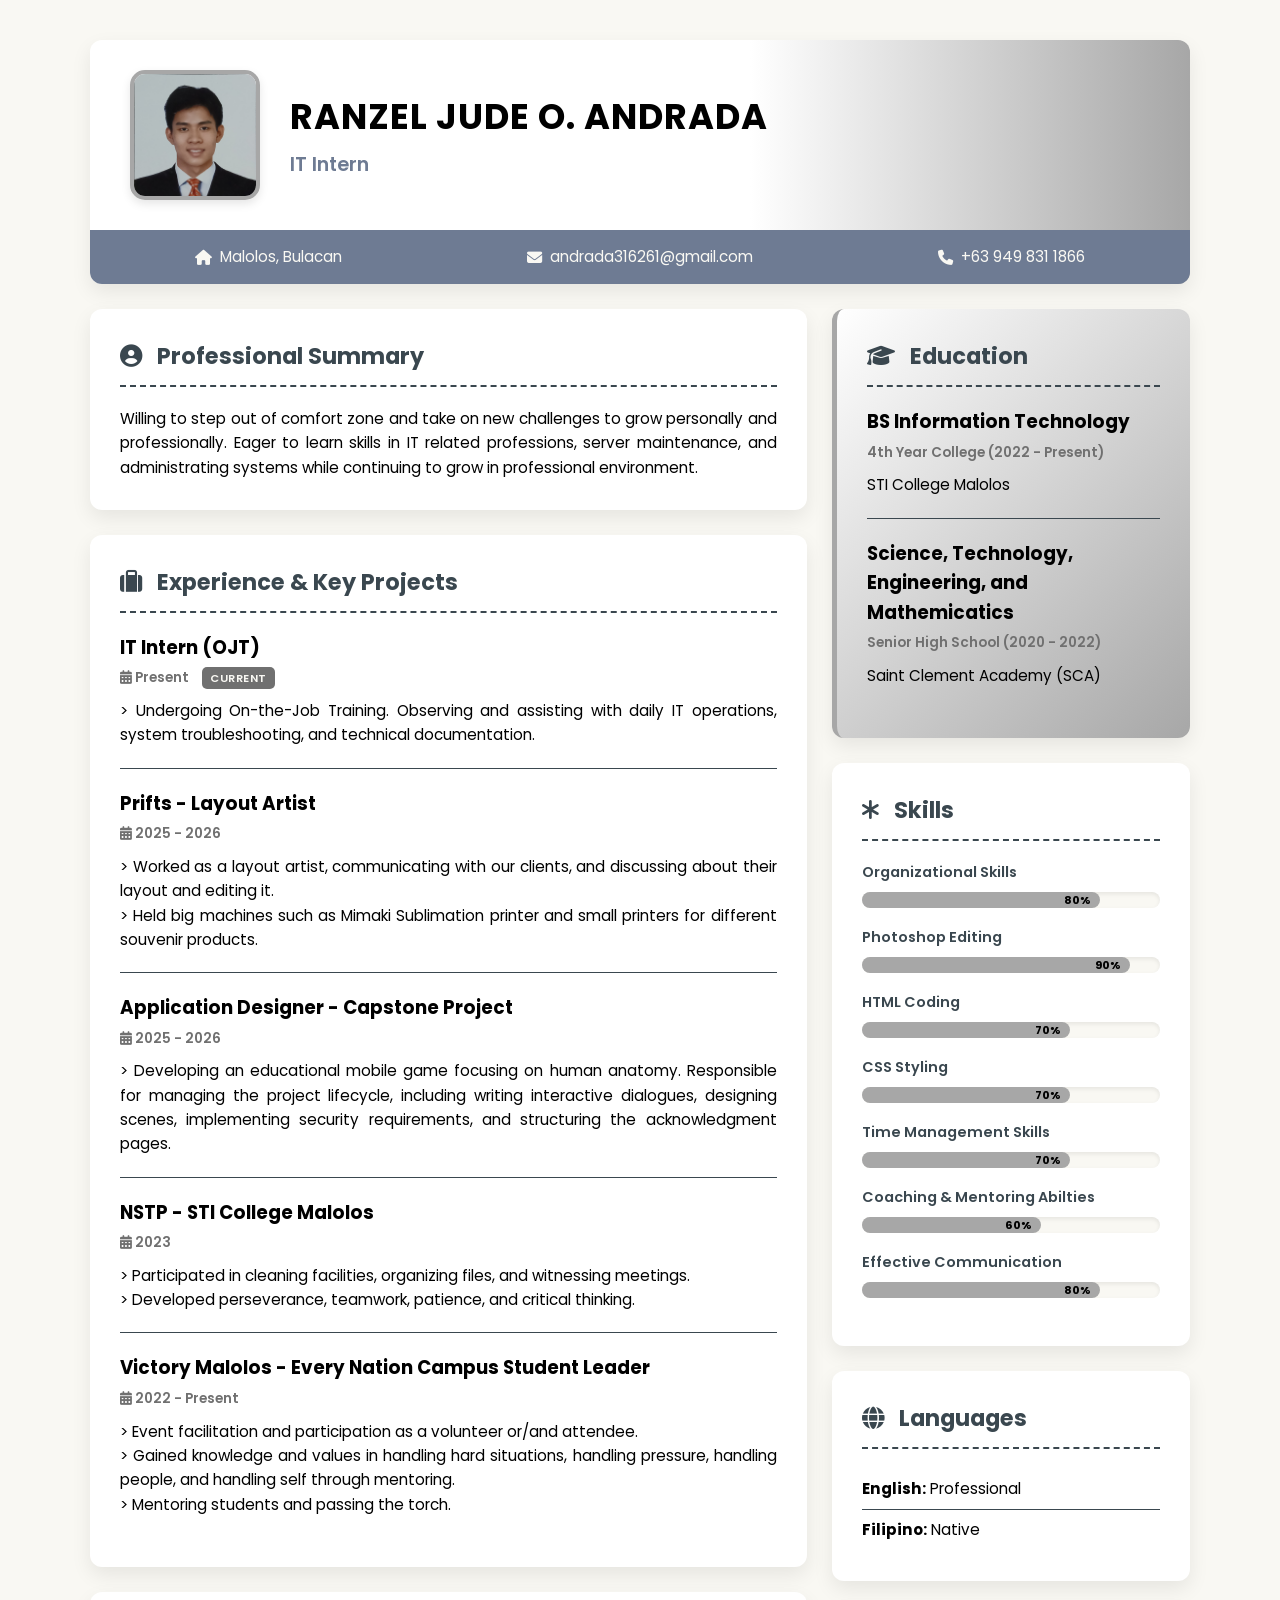
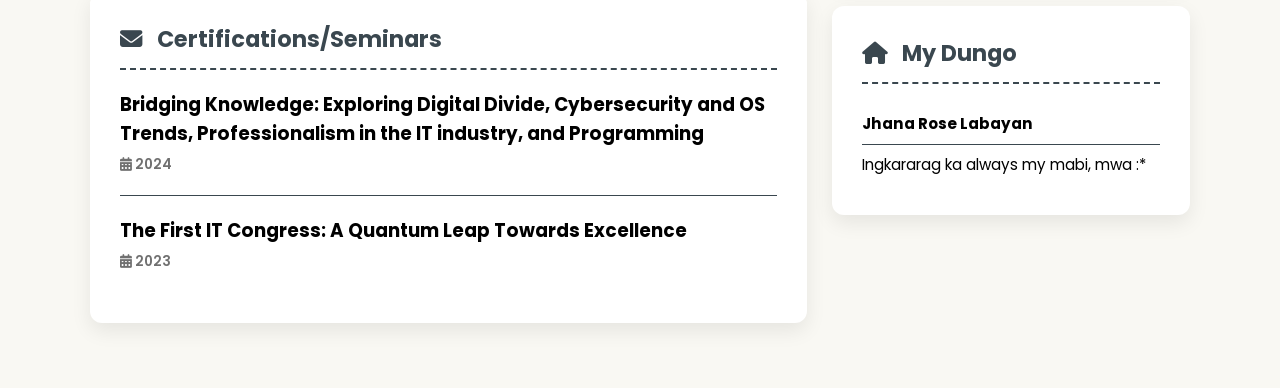
==== index.html @ ddfbb88d "Update and rename andradacv.html to index.html" ====
<!DOCTYPE html>
<html lang="en">
<head>
    <meta charset="UTF-8">
    <meta name="viewport" content="width=device-width, initial-scale=1.0">
    <title>My Curriculum Vitae</title>
    <link rel="stylesheet" href="vcdesign.css">
    <link rel="stylesheet" href="https://cdnjs.cloudflare.com/ajax/libs/font-awesome/6.4.0/css/all.min.css">
    <link href="https://fonts.googleapis.com/css2?family=Poppins:wght@300;400;600;700&display=swap" rel="stylesheet">
</head>
<body>

<div class="cv-wrapper">
    
    <header class="card header-card">
        <div class="profile-top">
            <img src="1x1.jpg" alt="Profile Picture" class="avatar">
            <div class="name-title-box">
                <h1 class="name-highlight">Ranzel Jude O. Andrada</h1>
                <p class="subtitle">IT Intern</p>
            </div>
        </div>
        <div class="contact-ribbon">
            <span class="contact-item"><i class="fas fa-home icon-green"></i> Malolos, Bulacan</span>
            <span class="contact-item"><i class="fas fa-envelope icon-green"></i> andrada316261@gmail.com</span>
            <span class="contact-item"><i class="fas fa-phone icon-green"></i> +63 949 831 1866</span>
        </div>
    </header>

    <div class="main-grid">
        
        <main class="left-col">
            
            <section class="card content-box">
                <h2 class="section-title"><i class="fas fa-user-circle"></i> Professional Summary</h2>
                <p class="body-text">
                    Willing to step out of comfort zone and take on new challenges to grow personally and professionally. Eager to learn skills in IT related professions, server maintenance, and administrating systems while continuing to grow in professional environment.
                </p>
            </section>

            <section class="card content-box">
                <h2 class="section-title"><i class="fas fa-suitcase"></i> Experience & Key Projects</h2>
                
                <div class="timeline-item">
                    <h3 class="role-title">IT Intern (OJT)</h3>
                    <h4 class="date-location"><i class="fas fa-calendar-alt"></i> Present <span class="tag">Current</span></h4>
                    <p class="body-text">
                        > Undergoing On-the-Job Training. Observing and assisting with daily IT operations, system troubleshooting, and technical documentation.</p>
                </div>

                <hr class="inner-divider">

                <div class="timeline-item">
                    <h3 class="role-title">Prifts - Layout Artist</h3>
                    <h4 class="date-location"><i class="fas fa-calendar-alt"></i> 2025 - 2026</h4>
                    <p class="body-text">
                        > Worked as a layout artist, communicating with our clients, and discussing about their layout and editing it.
                        <br>
                        > Held big machines such as Mimaki Sublimation printer and small printers for different souvenir products.
                    </p>
                </div>

                <hr class="inner-divider">

                <div class="timeline-item">
                    <h3 class="role-title">Application Designer - Capstone Project</h3>
                    <h4 class="date-location"><i class="fas fa-calendar-alt"></i> 2025 - 2026</h4>
                    <p class="body-text">
                        > Developing an educational mobile game focusing on human anatomy. Responsible for managing the project lifecycle, including writing interactive dialogues, designing scenes, implementing security requirements, and structuring the acknowledgment pages.</p>
                </div>

                <hr class="inner-divider">

                <div class="timeline-item">
                    <h3 class="role-title">NSTP - STI College Malolos</h3>
                    <h4 class="date-location"><i class="fas fa-calendar-alt"></i> 2023</h4>
                    <p class="body-text">
                        > Participated in cleaning facilities, organizing files, and witnessing meetings.
                        <br>
                        > Developed perseverance, teamwork, patience, and critical thinking.
                    </p>
                </div>

                <hr class="inner-divider">

                <div class="timeline-item">
                    <h3 class="role-title">Victory Malolos - Every Nation Campus Student Leader</h3>
                    <h4 class="date-location"><i class="fas fa-calendar-alt"></i> 2022 - Present</h4>
                    <p class="body-text">
                        > Event facilitation and participation as a volunteer or/and attendee.
                        <br>
                        > Gained knowledge and values in handling hard situations, handling pressure, handling people, and handling self through mentoring.
                        <br>
                        > Mentoring students and passing the torch.
                    </p>
                </div>
            </section>

            <section class="card content-box">
                <h2 class="section-title"><i class="fas fa-envelope"></i> Certifications/Seminars</h2>

                <div class="timeline-item">
                    <h3 class="role-title">Bridging Knowledge: Exploring Digital Divide, Cybersecurity and OS Trends, Professionalism in the IT industry, and Programming</h3>
                    <h4 class="date-location"><i class="fas fa-calendar-alt"></i> 2024</h4>
                </div>

                <hr class="inner-divider">

                <div class="timeline-item">
                    <h3 class="role-title">The First IT Congress: A Quantum Leap Towards Excellence</h3>
                    <h4 class="date-location"><i class="fas fa-calendar-alt"></i> 2023</h4>
                </div>
            </section>
        </main>

        <aside class="right-col">
            
            <section class="card content-box highlighted-box">
                <h2 class="section-title"><i class="fas fa-graduation-cap"></i> Education</h2>
                <div class="timeline-item">
                    <h3 class="role-title">BS Information Technology</h3>
                    <h4 class="date-location">4th Year College (2022 - Present)</h4>
                    <p class="body-text">STI College Malolos</p>
                </div>

                <hr class="inner-divider">

                <div class="timeline-item">
                    <h3 class="role-title">Science, Technology, Engineering, and Mathemicatics</h3>
                    <h4 class="date-location">Senior High School (2020 - 2022)</h4>
                    <p class="body-text">Saint Clement Academy (SCA)</p>
                </div>
            </section>

            <section class="card content-box">
                <h2 class="section-title"><i class="fas fa-asterisk"></i> Skills</h2>
                
                <div class="skill-item">
                    <p>Organizational Skills</p>
                    <div class="progress-bg">
                        <div class="progress-bar" style="width: 80%;">80%</div>
                    </div>
                </div>
                
                <div class="skill-item">
                    <p>Photoshop Editing</p>
                    <div class="progress-bg">
                        <div class="progress-bar" style="width: 90%;">90%</div>
                    </div>
                </div>

                <div class="skill-item">
                    <p>HTML Coding</p>
                    <div class="progress-bg">
                        <div class="progress-bar" style="width: 70%;">70%</div>
                    </div>
                </div>

                <div class="skill-item">
                    <p>CSS Styling</p>
                    <div class="progress-bg">
                        <div class="progress-bar" style="width: 70%;">70%</div>
                    </div>
                </div>

                <div class="skill-item">
                    <p>Time Management Skills</p>
                    <div class="progress-bg">
                        <div class="progress-bar" style="width: 70%;">70%</div>
                    </div>
                </div>

                <div class="skill-item">
                    <p>Coaching & Mentoring Abilties</p>
                    <div class="progress-bg">
                        <div class="progress-bar" style="width: 60%;">60%</div>
                    </div>
                </div>

                <div class="skill-item">
                    <p>Effective Communication</p>
                    <div class="progress-bg">
                        <div class="progress-bar" style="width: 80%;">80%</div>
                    </div>
                </div>


            </section>

            <section class="card content-box">
                <h2 class="section-title"><i class="fas fa-globe"></i> Languages</h2>
                <ul class="custom-list">
                    <li><strong>English:</strong> Professional</li>
                    <li><strong>Filipino:</strong> Native</li>
                </ul>
            </section>

            <section class="card content-box">
                <h2 class="section-title"><i class="fas fa-home"></i> My Dungo</h2>
                <ul class="custom-list">
                    <li><strong>Jhana Rose Labayan</strong></li>
                    <li>Ingkararag ka always my mabi, mwa :*</li>
                </ul>
            </section>

        </aside>
    </div>
</div>

</body>
</html>
---- vcdesign.css ----
/* Color Palette Variables */
:root {
    --bg-pastel-white: #F9F8F3;
    --card-white: #FFFFFF;
    --dark-blue: #0053d7;
    --light-blue: #6e7b93;
    --light-gray: #a7a7a7;
    --dark-gray: #707070;
    --black: #000000;
    --medyo-blue: #3a474f;
    
}

/* Global Styles */
* {
    box-sizing: border-box;
    margin: 0;
    padding: 0;
}

body {
    font-family: 'Poppins', sans-serif;
    background-color: var(--bg-pastel-white);
    color: var(--text-main);
    line-height: 1.6;
    padding: 40px 20px;
}

/* Layout Containers */
.cv-wrapper {
    max-width: 1100px;
    margin: 0 auto;
    display: flex;
    flex-direction: column;
    gap: 25px;
}

.main-grid {
    display: grid;
    grid-template-columns: 2fr 1fr; /* Left col is twice as wide as right col */
    gap: 25px;
}

/* Shared Card Styles */
.card {
    background-color: var(--card-white);
    border-radius: 12px;
    box-shadow: 0 8px 20px rgba(0, 0, 0, 0.08);
    overflow: hidden;
}

.content-box {
    padding: 30px;
    margin-bottom: 25px; /* Spaces out stacked cards */
}

.highlighted-box {
    background: linear-gradient(135deg, var(--card-white) 0%, var(--light-gray) 100%);
    border-left: 5px solid var(--light-gray);
}

/* Header Banner Styles */
.header-card {
    display: flex;
    flex-direction: column;
    background: linear-gradient(to right, var(--card-white) 60%, var(--light-gray) 100%);
}

.profile-top {
    display: flex;
    align-items: center;
    padding: 30px 40px;
    gap: 30px;
}

.avatar {
    width: 130px;
    height: 130px;
    border-radius: 15px;
    object-fit: cover;
    border: 4px solid var(--light-gray);
    box-shadow: 0 4px 10px rgba(0,0,0,0.1);
}

.name-highlight {
    color: var(--black);
    font-size: 2.2rem;
    font-weight: 700;
    text-transform: uppercase;
    letter-spacing: 1px;
    margin-bottom: 5px;
}

.subtitle {
    color: var(--light-blue);
    font-weight: 600;
    font-size: 1.2rem;
}

.contact-ribbon {
    background-color: var(--light-blue);
    display: flex;
    justify-content: space-around;
    padding: 15px 20px;
    color: var(--bg-pastel-white);
    flex-wrap: wrap;
    gap: 15px;
}

.contact-item {
    font-size: 0.95rem;
    display: flex;
    align-items: center;
    gap: 8px;
}

.contact-ribbon .icon-green {
    color: var(--bg-pastel-white);
}

/* Typography & Elements */
.icon-green {
    color: var(--dark-gray);
}

.section-title {
    color: var(--medyo-blue);
    font-size: 1.4rem;
    border-bottom: 2px dashed var(--medyo-blue);
    padding-bottom: 10px;
    margin-bottom: 20px;
}

.section-title i {
    color: var(--medyo-blue);
    margin-right: 10px;
}

.body-text {
    color: var(--text-muted);
    font-size: 0.95rem;
    text-align: justify;
}

/* Timeline/Experience Styling */
.timeline-item {
    margin-bottom: 20px;
}

.role-title {
    color: var(--black);
    font-size: 1.15rem;
    font-weight: 700;
}

.date-location {
    color: var(--dark-gray);
    font-size: 0.85rem;
    font-weight: 600;
    margin: 5px 0 10px 0;
}

.tag {
    background-color: var(--dark-gray);
    color: var(--bg-pastel-white);
    padding: 3px 8px;
    border-radius: 5px;
    font-size: 0.7rem;
    margin-left: 10px;
    text-transform: uppercase;
    letter-spacing: 0.5px;
}

.inner-divider {
    border: none;
    height: 1px;
    background-color: var(--medyo-blue);
    margin: 20px 0;
}

/* Skills Progress Bars */
.skill-item {
    margin-bottom: 18px;
}

.skill-item p {
    font-size: 0.9rem;
    font-weight: 600;
    margin-bottom: 8px;
    color: var(--medyo-blue);
}

.progress-bg {
    background-color: var(--bg-pastel-white);
    border-radius: 10px;
    height: 16px;
    width: 100%;
    box-shadow: inset 0 2px 4px rgba(0,0,0,0.08);
}

.progress-bar {
    background-color: var(--light-gray);
    height: 100%;
    border-radius: 10px;
    color: var(--black);
    font-size: 0.7rem;
    text-align: right;
    padding-right: 10px;
    line-height: 16px;
    font-weight: bold;
}

/* Lists */
.custom-list {
    list-style-type: none;
}

.custom-list li {
    padding: 8px 0;
    border-bottom: 1px solid var(--medyo-blue);
    color: var(--text-muted);
    font-size: 0.95rem;
}

.custom-list li:last-child {
    border-bottom: none;
}

/* Responsive Design for smaller screens */
@media (max-width: 850px) {
    .main-grid {
        grid-template-columns: 1fr; /* Stacks the columns on mobile */
    }
    .profile-top {
        flex-direction: column;
        text-align: center;
    }
}
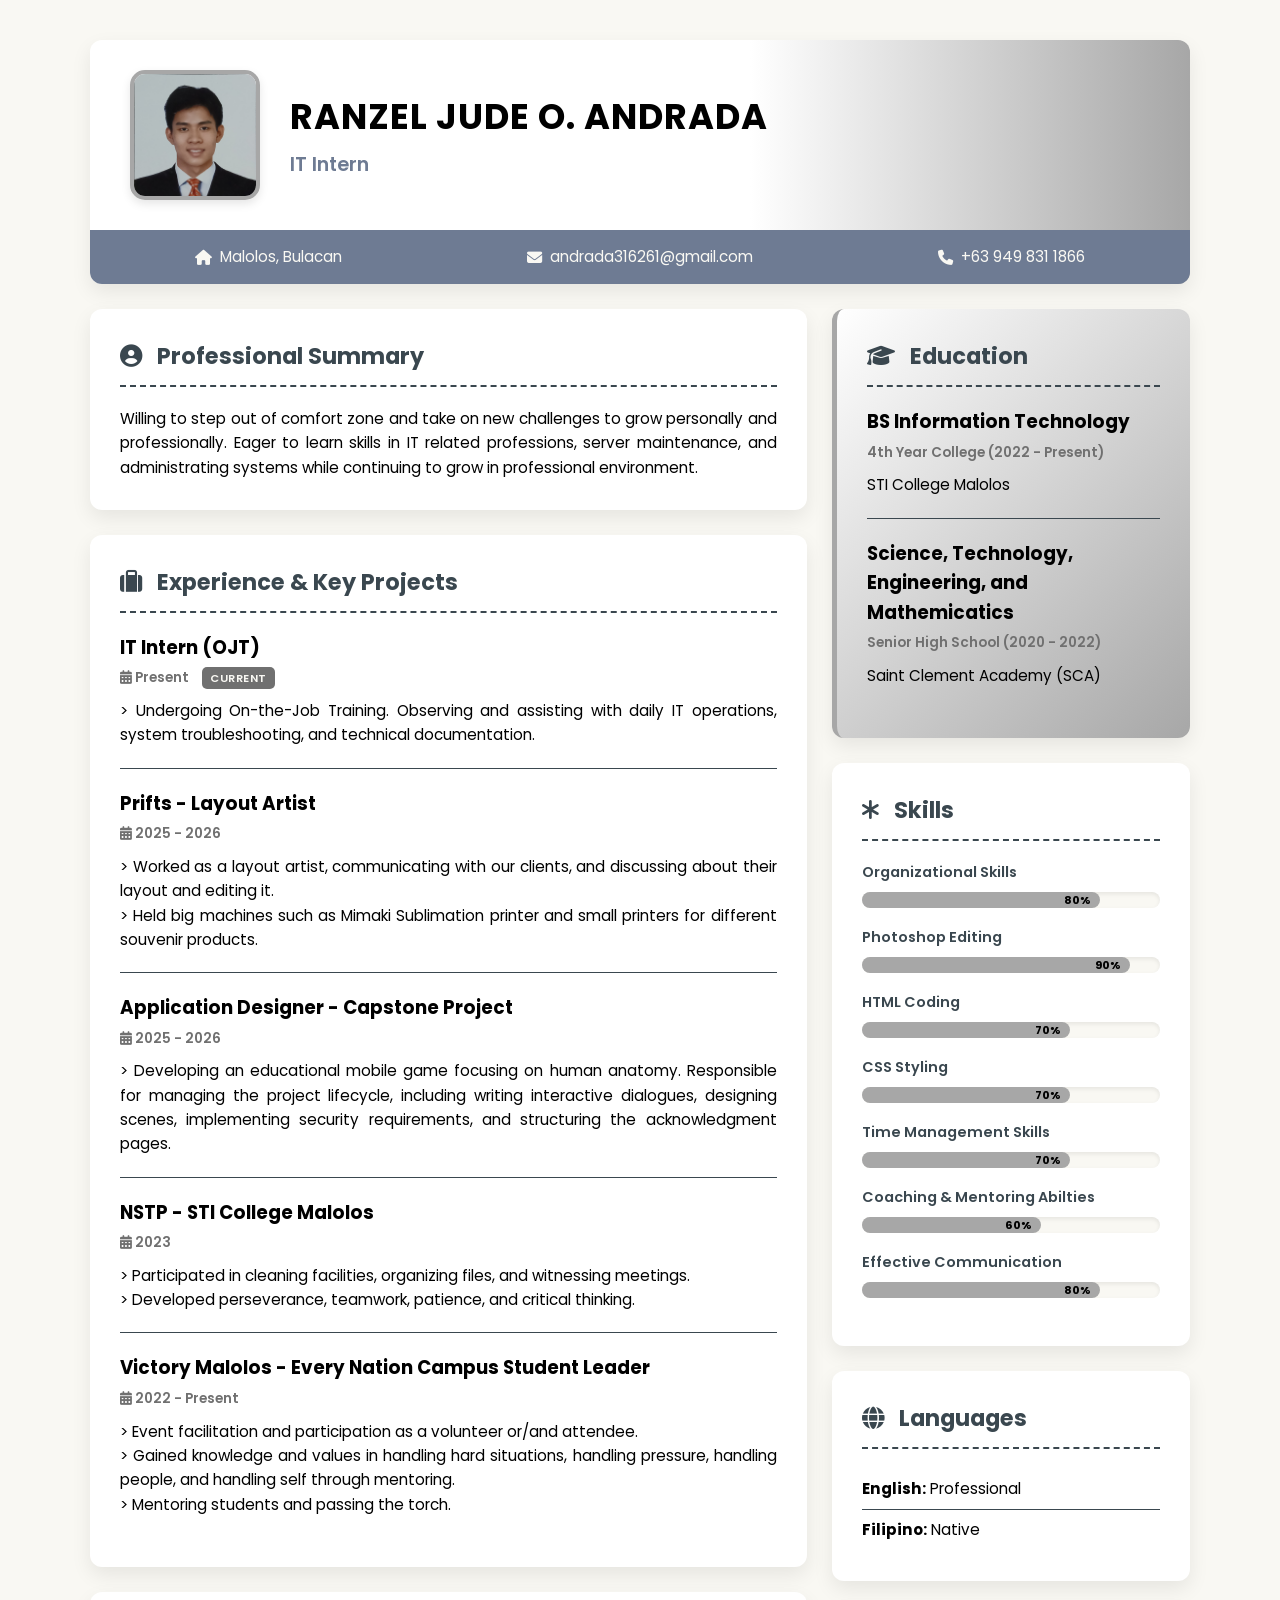
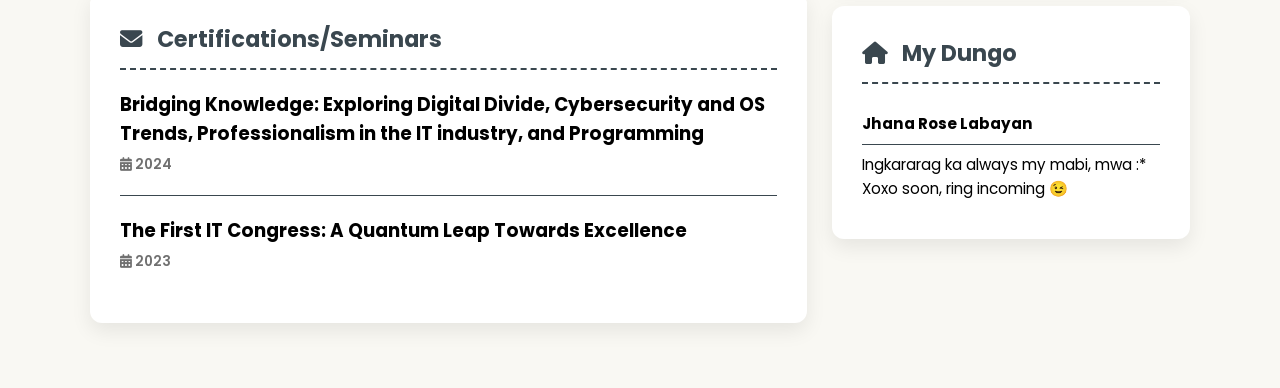
==== commit a04d0a58: "Update index.html" ====
--- a/index.html
+++ b/index.html
@@ -199,7 +199,11 @@
                 <h2 class="section-title"><i class="fas fa-home"></i> My Dungo</h2>
                 <ul class="custom-list">
                     <li><strong>Jhana Rose Labayan</strong></li>
-                    <li>Ingkararag ka always my mabi, mwa :*</li>
+                    <li>
+                        Ingkararag ka always my mabi, mwa :*
+                        <br>
+                        Xoxo soon, ring incoming 😉
+                    </li>
                 </ul>
             </section>
 
@@ -209,3 +213,4 @@
 
 </body>
 </html>
+
